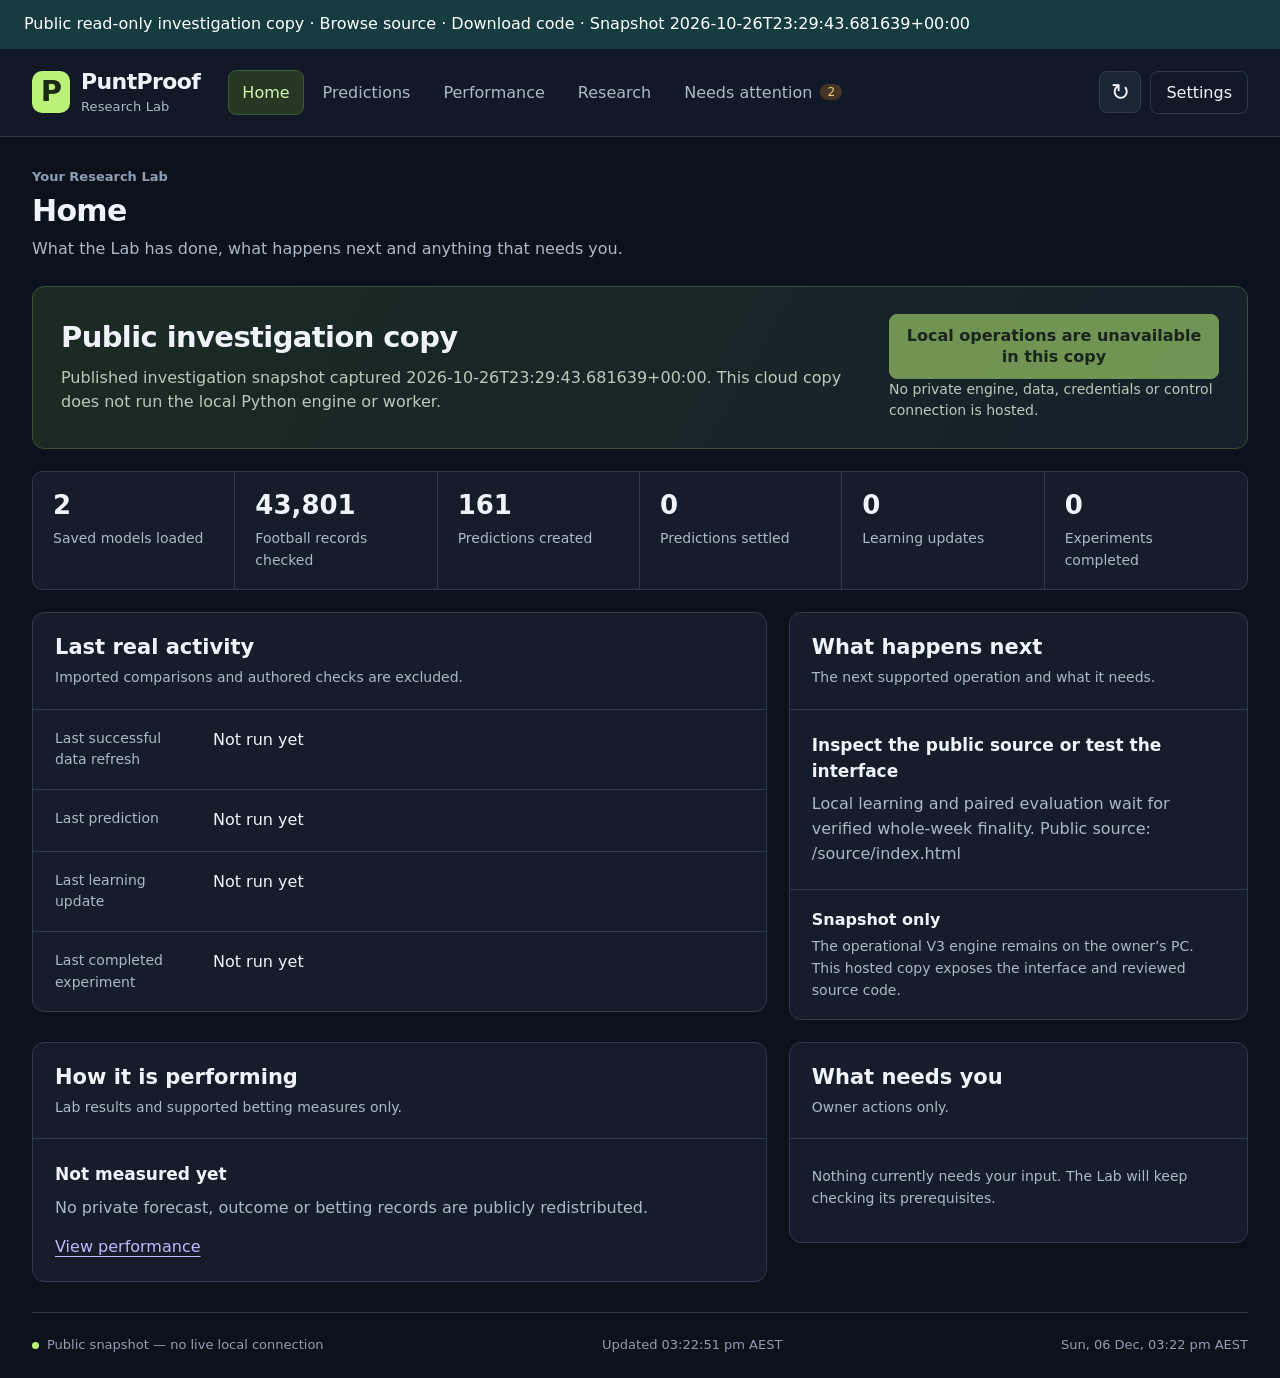
==== docs/index.html @ df82153c "Publish reviewed Research Lab application and read-only investigation interface" ====
<!doctype html>
<html lang="en">
<head>
  <meta charset="utf-8">
  <meta name="viewport" content="width=device-width, initial-scale=1">
  <meta name="color-scheme" content="dark">
  <title>PuntProof · Research Lab</title>
  <link rel="icon" href="data:,">
  <link rel="stylesheet" href="style.css">
  <script src="app.js" defer></script>
</head>
<body><aside style="padding:12px 24px;background:#173c40;color:#fff">Public read-only investigation copy · <a href="source/index.html" style="color:#fff">Browse source</a> · <a href="source/research-lab-source.zip" style="color:#fff">Download code</a> · Snapshot 2026-10-26T23:29:43.681639+00:00</aside>
  <a class="skip" href="#main">Skip to content</a>
  <header class="masthead">
    <a class="brand" href="#home" aria-label="PuntProof Research Lab home"><span class="brand-mark">P</span><span>PuntProof<small>Research Lab</small></span></a>
    <nav id="navigation" aria-label="Main navigation"></nav>
    <div class="header-tools"><button id="refresh" class="icon-button" aria-label="Refresh the current view" title="Refresh the current view">↻</button><button id="settings-link" class="secondary-button">Settings</button></div>
  </header>
  <div class="app-shell">
    <main id="main" tabindex="-1">
      <div class="page-heading"><div><div class="eyebrow" id="crumb">Your Research Lab</div><h1 id="page-title">Home</h1><p id="page-description">Checking your latest progress.</p></div><div id="page-actions" class="heading-actions"></div></div>
      <div id="notice" class="notice" role="status" hidden></div>
      <div id="status-banner" role="status"></div>
      <section id="content" aria-live="polite" aria-busy="true"><div class="loading-state"><span class="loading-indicator" aria-hidden="true"></span><h2>Loading your Research Lab</h2><p>Reading saved progress and the current worker state.</p></div></section>
      <footer><span id="connection">Connecting to the local service…</span><span id="last-refresh">Waiting for the first update</span><span id="clock"></span></footer>
    </main>
  </div>
  <dialog id="detail" aria-labelledby="detail-title"><div class="dialog-heading"><div><div class="eyebrow" id="detail-label">Details</div><h2 id="detail-title">Details</h2></div><button id="close-detail" class="icon-button" aria-label="Close details">×</button></div><div id="detail-body"></div><div id="detail-actions" class="dialog-actions"></div></dialog>
</body>
</html>
---- docs/style.css ----
/* Owner-facing Research Lab; no external fonts or assets. */
:root{--bg:#0c121b;--panel:#141d29;--panel2:#1a2635;--border:#2c3b4e;--text:#f0f4fa;--muted:#aab9ca;--faint:#8f9fb3;--green:#bcf178;--greenbg:#263925;--purple:#c1b8ff;--amber:#f3cd83;--red:#ffb0b5;--radius:12px;font-family:Inter,"Segoe UI",system-ui,sans-serif;font-synthesis:none;color-scheme:dark}
*{box-sizing:border-box}[hidden]{display:none!important}body{margin:0;background:var(--bg);color:var(--text);font-size:16px;line-height:1.55}button,input,select,textarea{font:inherit}button,a,input,select,textarea,summary{outline-offset:4px}button{cursor:pointer;border:1px solid var(--border);border-radius:8px;background:var(--panel2);color:var(--text);padding:10px 15px;line-height:1.35;transition:background .12s,border-color .12s}button:hover{background:#29394c;border-color:#64778f}button:disabled{opacity:.55;cursor:not-allowed}button.primary{background:var(--green);border-color:var(--green);color:#192712;font-weight:650}button.primary:hover{background:#d0f7a1}button.ghost,.secondary-button{background:transparent}button.danger{border-color:#7b4a52;color:var(--red)}button.small{font-size:14px;padding:7px 11px}a{color:var(--purple);text-decoration:none}a:hover{text-decoration:underline}.icon-button{width:42px;height:42px;padding:0;display:grid;place-items:center;font-size:23px}.skip{position:fixed;top:-80px;left:16px;z-index:40;background:var(--green);color:#111;padding:12px}.skip:focus{top:10px}
.masthead{display:flex;align-items:center;gap:28px;min-height:88px;padding:16px 32px;border-bottom:1px solid var(--border);background:#101925}.brand{display:flex;align-items:center;gap:11px;color:var(--text);font-size:22px;font-weight:750;line-height:1.1;flex-shrink:0;letter-spacing:-.6px}.brand:hover{text-decoration:none}.brand small{display:block;font-weight:450;font-size:13px;letter-spacing:.1px;color:var(--muted);margin-top:6px}.brand-mark{width:38px;height:42px;border-radius:10px;background:var(--green);color:#1b2a14;display:grid;place-items:center;font-size:29px;font-style:italic}#navigation{display:flex;align-items:center;gap:5px;flex:1}.nav-link{display:flex;align-items:center;gap:8px;background:transparent;border-color:transparent;white-space:nowrap;padding:11px 13px;font-size:16px;color:var(--muted)}.nav-link.active{background:#263824;color:#d3f6ae;border-color:#3d5835}.nav-count{background:#443622;color:var(--amber);padding:0 7px;border-radius:20px;font-size:12px}.header-tools{display:flex;gap:9px;align-items:center;margin-left:auto}.app-shell{width:100%;min-width:0}main{padding:30px 32px 0;width:100%;max-width:none;margin:0}.page-heading{display:flex;align-items:center;justify-content:space-between;gap:24px;margin-bottom:24px}.eyebrow{font-size:13px;font-weight:600;color:var(--faint);margin-bottom:6px}h1{font-size:30px;line-height:1.2;letter-spacing:-.7px;margin:0 0 8px;font-weight:650}h2{font-size:21px;line-height:1.35;margin:0;font-weight:600}h3{font-size:17px;margin:0 0 8px;font-weight:600}p{margin:0 0 14px}.page-heading p{color:var(--muted);margin:0;max-width:88ch}.heading-actions{display:flex;gap:10px;flex-wrap:wrap;justify-content:flex-end}.muted{color:var(--muted)}.small-text{font-size:14px}.mini-label{font-size:12px;color:var(--faint);font-weight:650;letter-spacing:.5px}
.notice{padding:14px 18px;border-radius:8px;background:#203526;color:#d5efcf;border:1px solid #3c6243;margin-bottom:20px;overflow-wrap:anywhere;display:flex;justify-content:space-between;gap:16px;align-items:center}.notice[hidden]{display:none}.notice.error{background:#36242a;color:var(--red);border-color:#71424b}.notice a{white-space:nowrap}.banner{padding:15px 18px;border:1px solid #6b5738;border-radius:9px;background:#292319;color:#e5d0a9;display:flex;gap:15px;align-items:flex-start;margin-bottom:22px}.banner-mark{font-size:23px;color:var(--amber)}.banner p{margin:4px 0 0}.card{background:var(--panel);border:1px solid var(--border);border-radius:var(--radius);min-width:0;overflow:hidden}.card-heading{padding:20px 22px;border-bottom:1px solid var(--border);display:flex;justify-content:space-between;gap:16px;align-items:center}.card-heading p{font-size:14px;color:var(--muted);margin:5px 0 0}.card-body{padding:22px}.card-note{padding:15px 22px;color:var(--muted);font-size:14px;margin:0}.section-gap{margin-bottom:22px}.two-columns{display:grid;grid-template-columns:minmax(0,1.45fr) minmax(0,1fr);gap:22px;margin-bottom:22px}.two-columns.equal{grid-template-columns:repeat(2,minmax(0,1fr))}.stack{display:grid;gap:22px}.home-grid{display:grid;grid-template-columns:minmax(0,1.6fr) minmax(340px,1fr);gap:22px;align-items:start}.home-grid>.wide{grid-column:1/-1}.home-hero{border:1px solid #3b5039;background:linear-gradient(120deg,#1b2b23,#14212b);border-radius:12px;padding:27px 28px;margin-bottom:22px;display:flex;gap:30px;justify-content:space-between;align-items:center}.home-hero h2{font-size:29px;line-height:1.25;margin-bottom:10px;letter-spacing:-.6px}.home-hero p{color:#b9cabb;max-width:95ch;margin:0}.hero-action{max-width:330px;flex-shrink:0}.hero-action>button{min-width:200px}.action-reason{color:var(--muted);font-size:14px;line-height:1.5;margin:10px 0 0}.home-counts{display:grid;grid-template-columns:repeat(6,minmax(0,1fr));border:1px solid var(--border);border-radius:10px;margin-bottom:22px;background:var(--panel);overflow:hidden}.home-count{padding:18px 20px;border-right:1px solid var(--border)}.home-count:last-child{border-right:0}.home-count strong{display:block;font-size:26px;font-weight:650;font-variant-numeric:tabular-nums;line-height:1.2;margin-bottom:7px}.home-count span{display:block;color:var(--muted);font-size:14px}.activity-list{margin:0;padding:0;list-style:none}.activity-row{display:grid;grid-template-columns:140px minmax(0,1fr);gap:18px;padding:18px 22px;border-bottom:1px solid var(--border)}.activity-row:last-child{border-bottom:0}.activity-row .activity-kind{color:var(--muted);font-size:14px}.activity-row strong{font-weight:500}.activity-row p{color:var(--muted);font-size:14px;margin:5px 0 0}.next-step{padding:22px;border-bottom:1px solid var(--border)}.next-step p{color:var(--muted);margin:8px 0 0}.worker-line{padding:18px 22px;color:var(--muted);font-size:14px}.worker-line strong{color:var(--text);font-size:16px;display:block;margin-bottom:4px}.worker-line p{margin:4px 0 0}.plain-metrics{display:flex;flex-wrap:wrap;gap:20px;margin-top:18px}.plain-metric{flex:1;min-width:125px}.plain-metric strong{font-size:23px;display:block}.plain-metric span,.plain-metric small{display:block;color:var(--muted);font-size:14px}.plain-metric small{margin-top:4px}.summary-note{font-size:14px;color:var(--muted);margin-top:14px}.inline-link{background:none;border:0;color:var(--purple);padding:0;text-decoration:underline;text-underline-offset:4px;text-align:left}.home-issues .issue-row{padding:17px 22px;border-bottom:1px solid var(--border)}.home-issues .issue-row:last-child{border-bottom:0}.home-issues h3{font-size:16px}.home-issues p{color:var(--muted);font-size:14px;margin:5px 0 10px}
.subnav{display:flex;gap:8px;flex-wrap:wrap;border-bottom:1px solid var(--border);padding-bottom:15px;margin-bottom:22px}.subnav button{border-color:transparent;background:transparent;color:var(--muted)}.subnav button.active{background:var(--panel2);border-color:#455970;color:var(--text)}.toolbar{display:flex;gap:12px;align-items:center;flex-wrap:wrap;margin-bottom:18px}.search-wrap{position:relative;flex:1;min-width:220px;max-width:620px}.search-wrap input{width:100%;padding-left:38px}.search-icon{position:absolute;left:13px;top:9px;font-size:20px;color:var(--muted)}.toolbar select{min-width:150px}.result-count{margin-left:auto;color:var(--muted);font-size:14px}input,select,textarea{background:#101a26;border:1px solid #40536b;border-radius:7px;color:var(--text);padding:10px 12px;min-width:0}input::placeholder,textarea::placeholder{color:#8b9aaf}input:focus,select:focus,textarea:focus{border-color:var(--purple);outline:1px solid var(--purple)}textarea{resize:vertical;min-height:90px}.full-width{width:100%}.table-wrap{width:100%;overflow:auto;overscroll-behavior-inline:contain;scrollbar-color:#63778f #111b28}.data-table{min-width:100%;table-layout:auto}.data-table.wide-table{min-width:1040px}table{width:100%;border-collapse:collapse;text-align:left;font-size:15px}th{font-weight:550;color:#b3c3d5;background:#101a25;padding:13px 17px;white-space:nowrap;font-size:14px}td{padding:15px 17px;border-bottom:1px solid var(--border);vertical-align:top;color:#d1dbea;max-width:360px;overflow-wrap:normal}tr:last-child td{border-bottom:0}tbody tr:hover{background:#192635}.data-table th,.data-table td{min-width:100px}.data-table .cell-identity{min-width:150px}.data-table .cell-number{min-width:90px;white-space:nowrap;font-variant-numeric:tabular-nums}.data-table .cell-time{min-width:190px;white-space:nowrap}.record-link{padding:0;border:0;background:none;font:inherit;text-align:left;color:var(--text);text-decoration:underline;text-decoration-color:#657b94;text-underline-offset:4px}.record-link:hover{background:none;color:var(--green)}.pill{display:inline-flex;border-radius:5px;padding:4px 8px;background:#29364a;color:#c5d3e4;font-size:13px;line-height:1.4;overflow-wrap:normal}.pill.good{background:#263d27;color:#c6edaa}.pill.warning{background:#443824;color:#f6d595}.pill.bad{background:#492e36;color:#ffbdc3}.pill.purple{background:#39314f;color:#d6cdff}.pill.subtle{background:#243044;color:#b6c7dc}.metric-grid{display:grid;grid-template-columns:repeat(4,minmax(0,1fr));gap:16px;margin-bottom:22px}.metric{padding:22px}.metric-label,.metric-note{color:var(--muted);font-size:14px}.metric-value{font-size:29px;font-weight:650;margin:10px 0}.metric-value.long{font-size:22px}.series-switch{display:flex;gap:8px;flex-wrap:wrap}.series-switch button.active{background:#39314f;border-color:#73638b;color:#e1d9ff}.facts{display:grid;grid-template-columns:minmax(130px,200px) minmax(0,1fr);gap:12px;margin:0;font-size:15px}.facts dt{color:var(--muted)}.facts dd{margin:0;overflow-wrap:anywhere}.info-box{padding:15px 18px;border:1px solid #3a4b62;border-radius:8px;background:#182537;color:#bfcfe2;font-size:15px;line-height:1.65}.divider{border:0;border-top:1px solid var(--border);margin:22px 0}
.issue-list{display:grid;gap:16px}.issue-card{padding:22px;border:1px solid var(--border);border-radius:11px;background:var(--panel)}.issue-heading{display:flex;justify-content:space-between;gap:16px;align-items:flex-start}.issue-heading h2{font-size:21px}.issue-card p{color:var(--muted);margin:9px 0 14px}.issue-blocks{display:flex;gap:8px;flex-wrap:wrap;margin:12px 0;font-size:14px;color:var(--muted)}.issue-footer{display:flex;justify-content:space-between;align-items:center;gap:15px;margin-top:17px;font-size:14px;color:var(--muted)}.issue-actions{display:flex;gap:8px;flex-wrap:wrap}.check-list{padding-left:20px;color:var(--muted);font-size:14px}.check-list li{margin:8px 0}.check-list strong{color:var(--text);font-weight:500}.function-list{display:grid;grid-template-columns:repeat(2,minmax(0,1fr));gap:0 24px}.function-row{padding:16px 0;border-bottom:1px solid var(--border);display:flex;justify-content:space-between;gap:18px}.function-row p{font-size:14px;color:var(--muted);margin:5px 0}.import-grid{display:grid;gap:16px}.import-heading{display:flex;justify-content:space-between;gap:18px;align-items:center}.import-heading p{color:var(--muted);margin:5px 0}.import-meta{display:flex;gap:25px;flex-wrap:wrap;font-size:14px;color:var(--muted);margin:16px 0}.import-meta strong{color:var(--text);font-weight:550;display:block}.knowledge-grid{display:grid;grid-template-columns:repeat(3,minmax(0,1fr));gap:18px}.concept{display:flex;flex-direction:column;padding:22px;min-height:270px}.concept-top{display:flex;justify-content:space-between;gap:10px;margin-bottom:14px}.concept h2{font-size:20px;margin-bottom:10px}.concept p{font-size:15px;color:var(--muted)}.concept-features{font-size:14px;color:var(--muted);margin-top:auto;padding-top:14px;border-top:1px solid var(--border)}.feature-tags{display:flex;gap:6px;flex-wrap:wrap;margin-top:9px}.concept-actions{display:flex;gap:9px;margin-top:20px}.concept-actions button{font-size:14px}.alert-card{display:flex;gap:16px;padding:20px 22px;border-bottom:1px solid var(--border)}.alert-main{flex:1;min-width:0}.alert-card p{color:var(--muted);font-size:14px;margin:0}.alert-meta{font-size:13px;color:var(--muted);margin-top:9px}.alert-actions{display:flex;gap:8px;align-items:flex-start}.form-grid{display:grid;grid-template-columns:repeat(2,minmax(0,1fr));gap:20px}.field{display:flex;flex-direction:column;gap:8px;font-size:15px}.field small{font-size:13px;color:var(--muted)}.field.wide{grid-column:1/-1}.field.check{flex-direction:row;align-items:flex-start}.field.check input{margin-top:6px;accent-color:var(--green)}.form-actions{display:flex;gap:10px;margin-top:22px;padding-top:18px;border-top:1px solid var(--border)}
.empty-state,.loading-state{text-align:center;padding:48px 25px;color:var(--muted)}.empty-state h2,.loading-state h2{color:var(--text);font-size:20px;margin:10px 0}.empty-state p,.loading-state p{max-width:70ch;margin:0 auto 16px}.empty-symbol{font-size:25px;color:var(--faint)}.empty-state button{margin-top:10px}.loading-indicator{display:inline-block;width:30px;height:30px;border:3px solid #33465d;border-top-color:var(--green);border-radius:50%;animation:spin 1s linear infinite}@keyframes spin{to{transform:rotate(360deg)}}.error-block{padding:30px;border:1px solid #71424b;border-radius:12px;background:#302028}.error-block h2{color:var(--red);margin-bottom:12px}.error-block p{color:#d9bdc2}.live-dot{display:inline-block;width:7px;height:7px;border-radius:50%;background:var(--green);margin-right:8px}footer{display:flex;gap:20px;flex-wrap:wrap;justify-content:space-between;font-size:13px;color:var(--faint);border-top:1px solid var(--border);margin-top:30px;padding:22px 0}dialog{width:min(980px,calc(100vw - 32px));max-height:92vh;background:var(--panel);color:var(--text);border:1px solid #52667d;border-radius:14px;padding:0;box-shadow:0 24px 80px #0009}dialog::backdrop{background:#05090ed9;backdrop-filter:blur(3px)}.dialog-heading{display:flex;justify-content:space-between;align-items:flex-start;gap:20px;padding:23px;border-bottom:1px solid var(--border)}.dialog-heading h2{overflow-wrap:anywhere}#detail-body{padding:23px;max-height:65vh;overflow:auto}.dialog-actions{display:flex;gap:10px;flex-wrap:wrap;padding:18px 23px;border-top:1px solid var(--border)}.detail-table th{width:200px;white-space:normal;background:none;vertical-align:top}.detail-table td{max-width:none;overflow-wrap:anywhere}.detail-section{margin-bottom:20px}.detail-list{padding-left:22px;color:var(--muted)}details{margin:14px 0}summary{cursor:pointer;color:var(--purple);font-size:15px}pre{white-space:pre-wrap;overflow-wrap:anywhere;font:13px/1.6 Consolas,monospace;background:#0d1520;color:#becde0;border:1px solid var(--border);border-radius:7px;padding:15px;max-height:420px;overflow:auto}.no-wrap{white-space:nowrap}.distribution{height:150px;width:100%}.distribution rect{fill:var(--purple)}
@media(min-width:1750px){.knowledge-grid{grid-template-columns:repeat(4,minmax(0,1fr))}.masthead{padding-left:40px;padding-right:40px}main{padding-left:40px;padding-right:40px}}
@media(max-width:1150px){.masthead{gap:15px;padding:15px 22px;flex-wrap:wrap}.brand{font-size:20px}.nav-link{padding:10px;font-size:15px}#navigation{order:3;flex-basis:100%;border-top:1px solid var(--border);padding-top:12px}.header-tools{margin-left:auto}main{padding:25px 22px 0}.home-grid{grid-template-columns:minmax(0,1.3fr) minmax(300px,1fr)}.home-counts{grid-template-columns:repeat(3,minmax(0,1fr))}.home-count:nth-child(3){border-right:0}.home-count:nth-child(-n+3){border-bottom:1px solid var(--border)}.home-hero{align-items:flex-start}.home-hero h2{font-size:26px}.hero-action{max-width:250px}.knowledge-grid{grid-template-columns:repeat(2,minmax(0,1fr))}.two-columns{grid-template-columns:1fr}.metric-grid{grid-template-columns:repeat(2,minmax(0,1fr))}}
@media(max-width:760px){.masthead{padding:15px 17px;gap:12px}#navigation{overflow:auto;flex-wrap:nowrap}.nav-link{font-size:15px;flex-shrink:0}.header-tools .secondary-button{padding:9px 11px}main{padding:24px 17px 0}.page-heading{align-items:flex-start;flex-direction:column;gap:16px}.heading-actions{justify-content:flex-start}h1{font-size:27px}.home-hero{padding:22px;flex-direction:column;gap:20px}.hero-action{max-width:none}.home-grid,.two-columns.equal,.function-list{grid-template-columns:1fr}.home-counts{grid-template-columns:repeat(2,minmax(0,1fr))}.home-count{border-bottom:1px solid var(--border);padding:16px}.home-count:nth-child(3){border-right:1px solid var(--border)}.home-count:nth-child(2n){border-right:0}.home-count:nth-child(n+5){border-bottom:0}.home-count strong{font-size:24px}.activity-row{grid-template-columns:1fr;gap:5px}.card-heading,.card-body{padding:18px}.knowledge-grid{grid-template-columns:1fr}.toolbar .search-wrap{flex-basis:100%;max-width:none}.result-count{margin-left:0}.issue-heading,.issue-footer,.import-heading{flex-direction:column;align-items:flex-start}.form-grid{grid-template-columns:1fr}.field.wide{grid-column:auto}.facts{grid-template-columns:110px minmax(0,1fr)}.alert-card{flex-wrap:wrap}.alert-actions{flex-wrap:wrap}.detail-table th{width:125px;padding-left:0}.detail-table td{padding-right:0}.notice{align-items:flex-start;flex-direction:column}footer{gap:8px;flex-direction:column}.subnav{gap:4px}.subnav button{padding:8px 10px}.metric-value{font-size:25px}.metric{padding:17px}}
@media(prefers-reduced-motion:reduce){*{animation:none!important;transition:none!important;scroll-behavior:auto!important}}
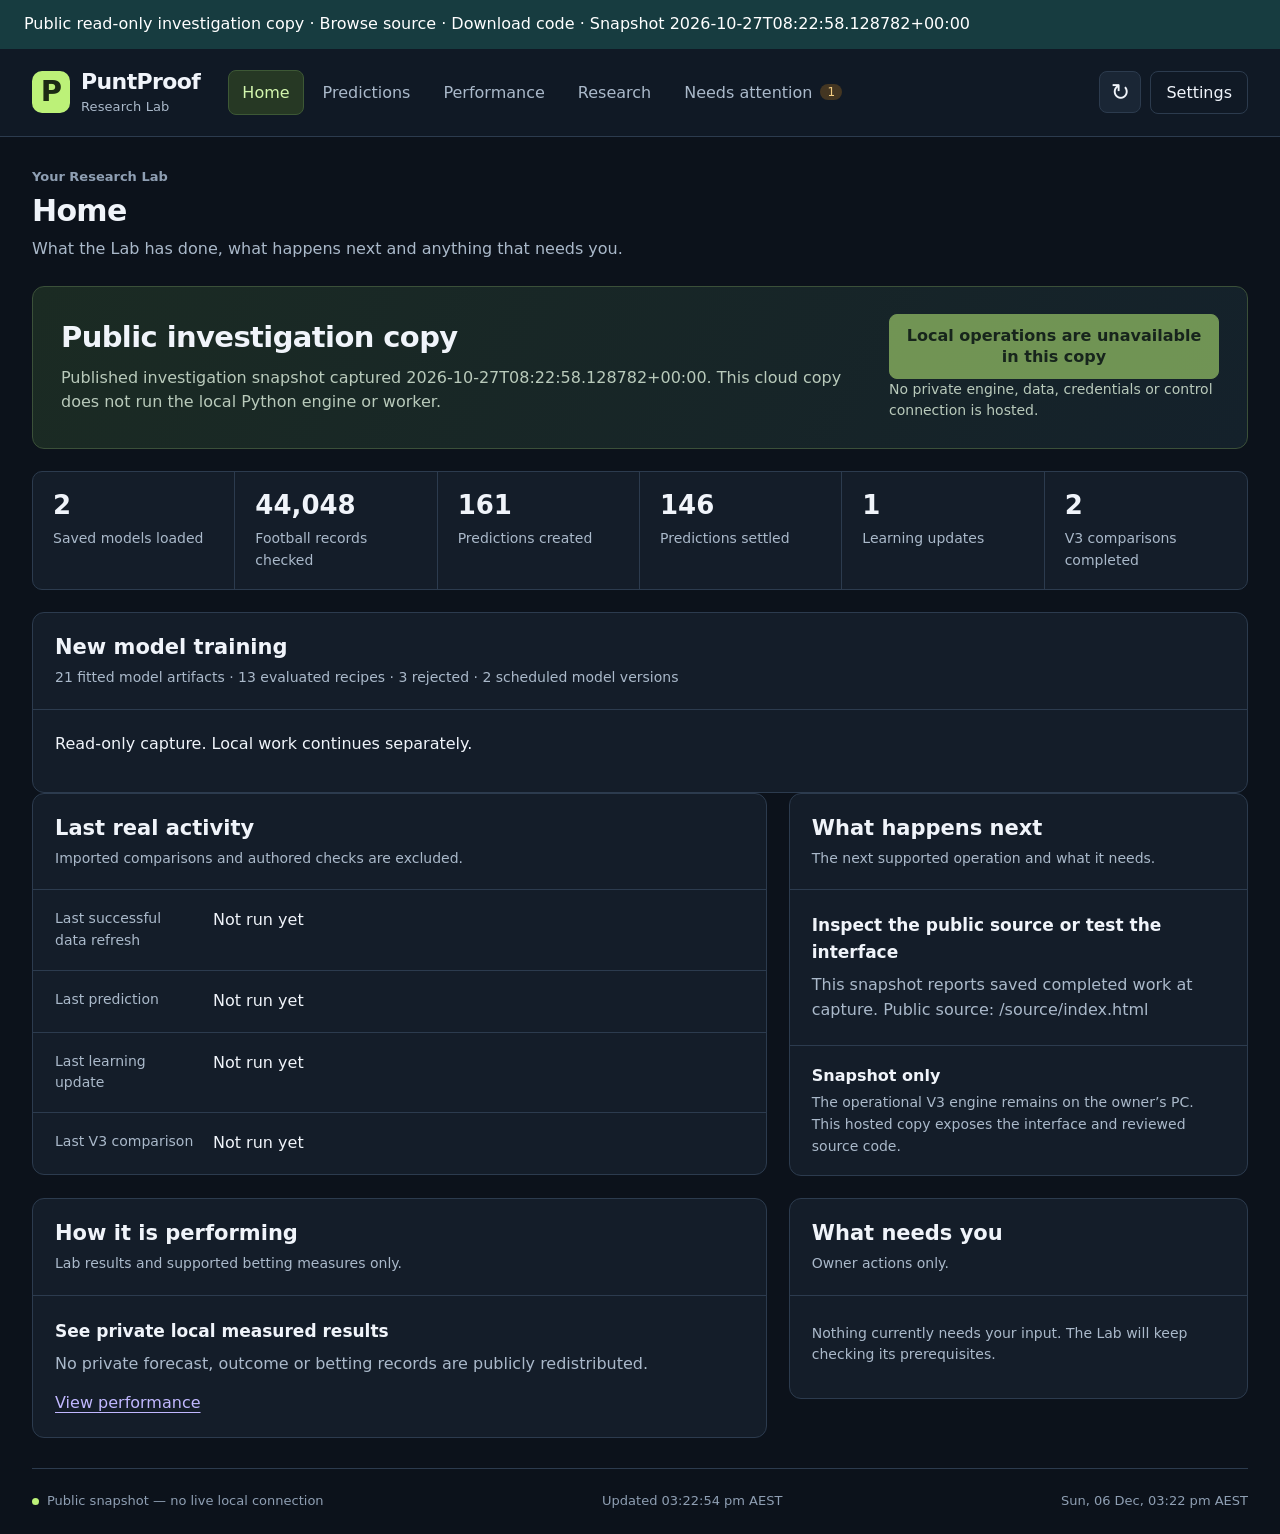
==== commit 658c4f96: "Refresh continuous GAMD code and verified aggregate research snapshot" ====
--- a/docs/index.html
+++ b/docs/index.html
@@ -6,10 +6,10 @@
   <meta name="color-scheme" content="dark">
   <title>PuntProof · Research Lab</title>
   <link rel="icon" href="data:,">
-  <link rel="stylesheet" href="style.css">
-  <script src="app.js" defer></script>
+  <link rel="stylesheet" href="./style.css">
+  <script src="./app.js" defer></script>
 </head>
-<body><aside style="padding:12px 24px;background:#173c40;color:#fff">Public read-only investigation copy · <a href="source/index.html" style="color:#fff">Browse source</a> · <a href="source/research-lab-source.zip" style="color:#fff">Download code</a> · Snapshot 2026-10-26T23:29:43.681639+00:00</aside>
+<body><aside style="padding:12px 24px;background:#173c40;color:#fff">Public read-only investigation copy · <a href="./source/index.html" style="color:#fff">Browse source</a> · <a href="./source/research-lab-source.zip" style="color:#fff">Download code</a> · Snapshot 2026-10-27T08:22:58.128782+00:00</aside>
   <a class="skip" href="#main">Skip to content</a>
   <header class="masthead">
     <a class="brand" href="#home" aria-label="PuntProof Research Lab home"><span class="brand-mark">P</span><span>PuntProof<small>Research Lab</small></span></a>
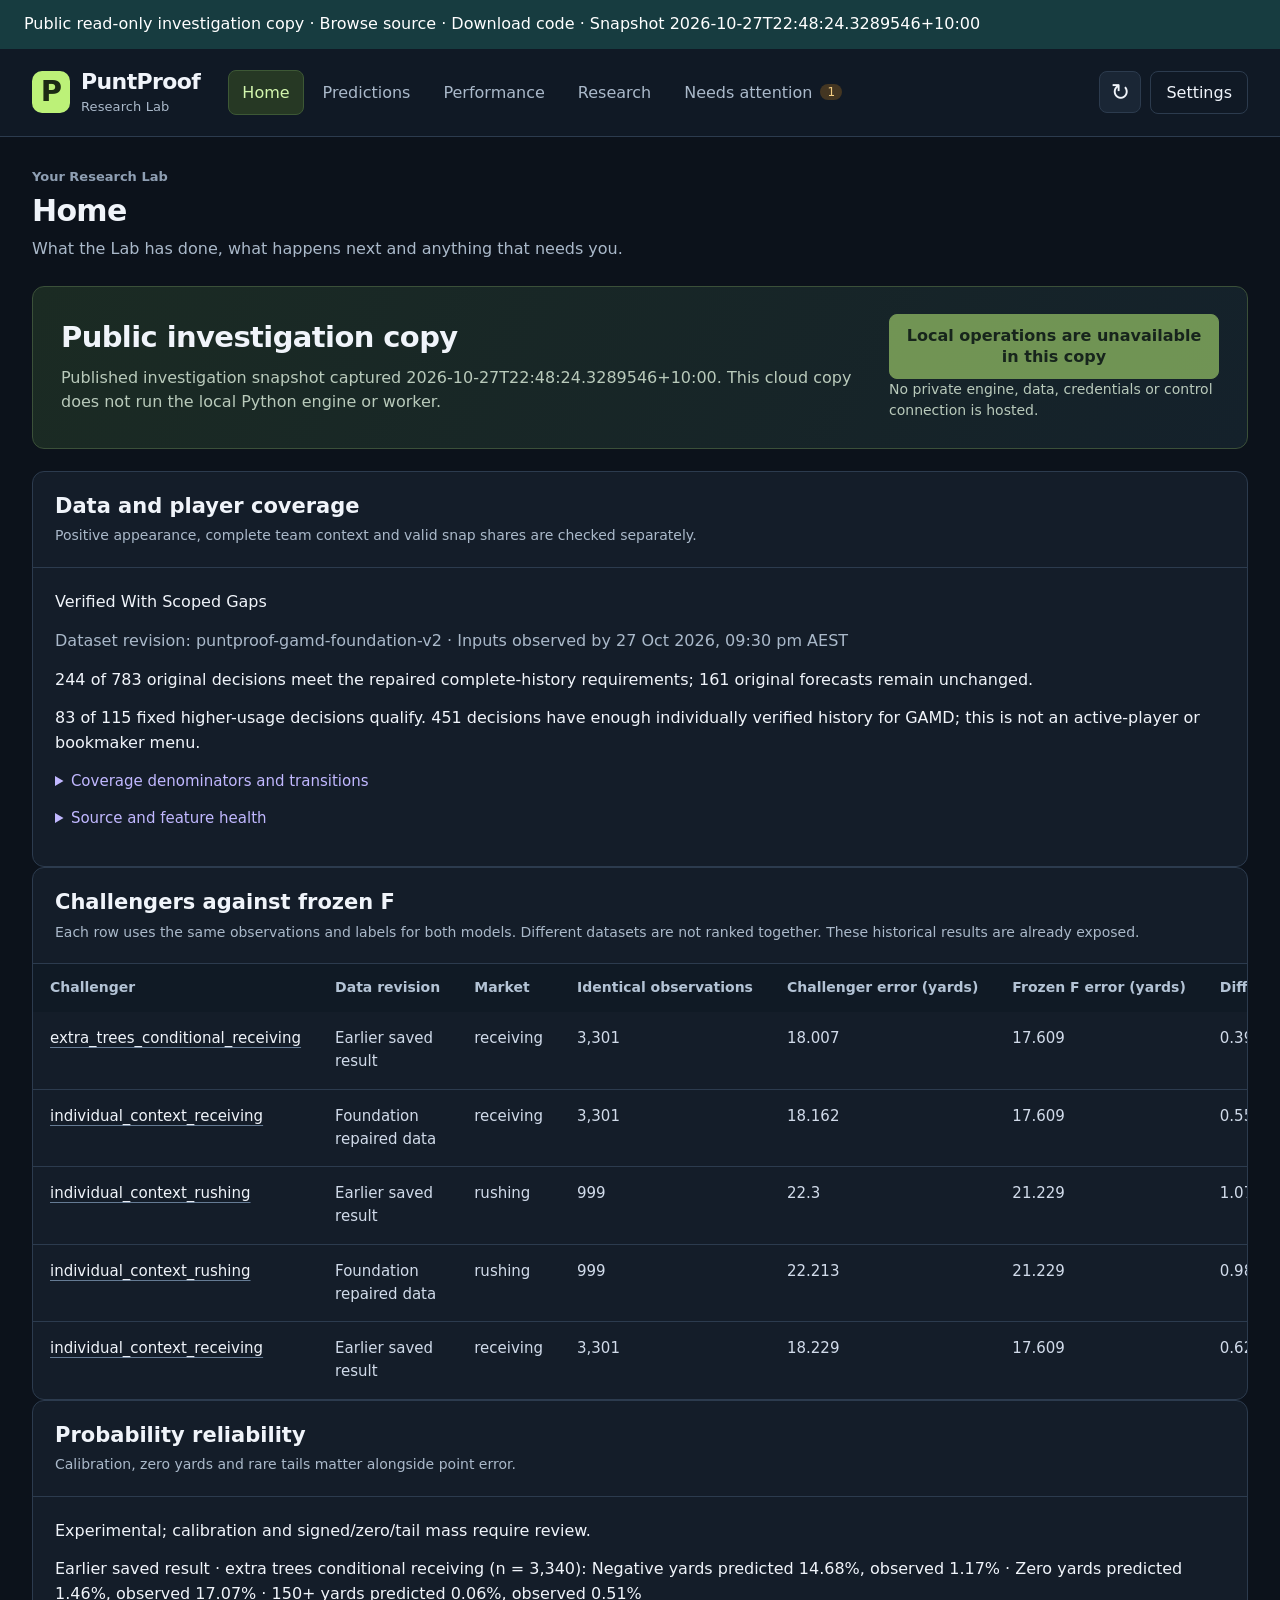
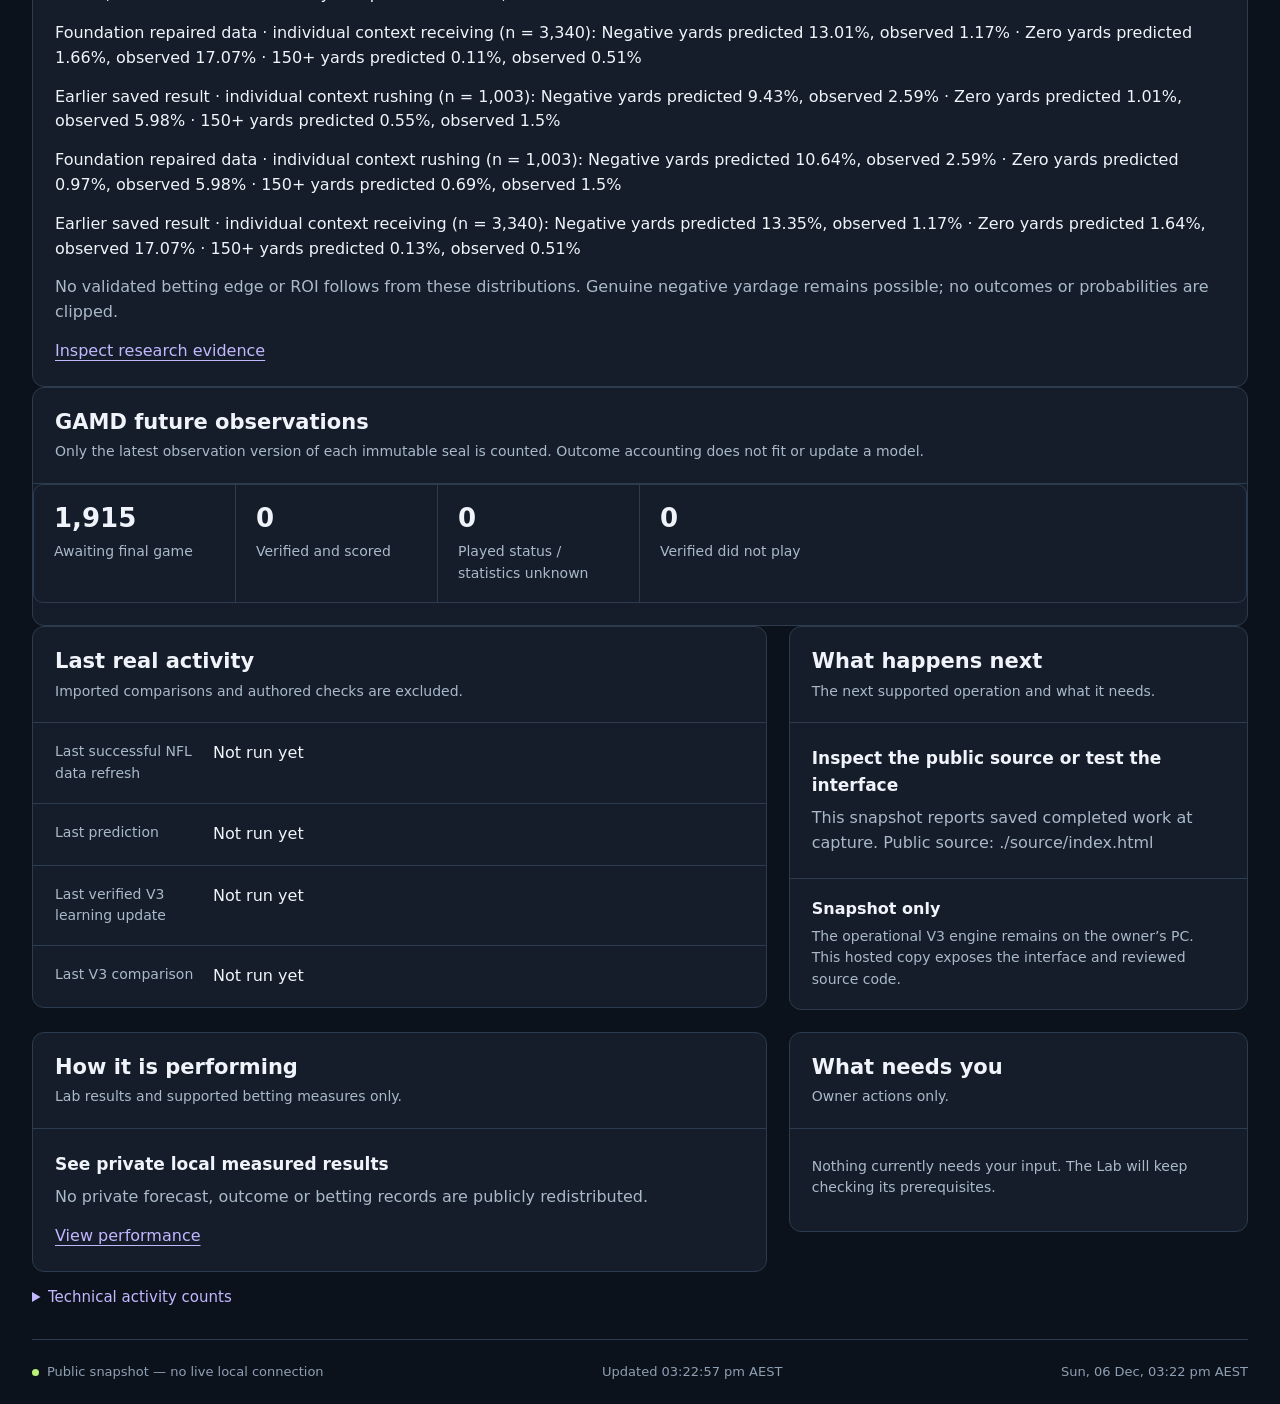
==== commit 4e13625c: "Publish verified foundation repairs and honest matched performance" ====
--- a/docs/index.html
+++ b/docs/index.html
@@ -6,10 +6,10 @@
   <meta name="color-scheme" content="dark">
   <title>PuntProof · Research Lab</title>
   <link rel="icon" href="data:,">
-  <link rel="stylesheet" href="./style.css">
-  <script src="./app.js" defer></script>
+  <link rel="stylesheet" href="./style.css?v=47954e971cacfcf6">
+  <script src="./app.js?v=80735ec0f063056d" defer></script>
 </head>
-<body><aside style="padding:12px 24px;background:#173c40;color:#fff">Public read-only investigation copy · <a href="./source/index.html" style="color:#fff">Browse source</a> · <a href="./source/research-lab-source.zip" style="color:#fff">Download code</a> · Snapshot 2026-10-27T08:22:58.128782+00:00</aside>
+<body><aside style="padding:12px 24px;background:#173c40;color:#fff">Public read-only investigation copy · <a href="./source/index.html" style="color:#fff">Browse source</a> · <a href="./source/research-lab-source.zip" style="color:#fff">Download code</a> · Snapshot 2026-10-27T22:48:24.3289546+10:00</aside>
   <a class="skip" href="#main">Skip to content</a>
   <header class="masthead">
     <a class="brand" href="#home" aria-label="PuntProof Research Lab home"><span class="brand-mark">P</span><span>PuntProof<small>Research Lab</small></span></a>
